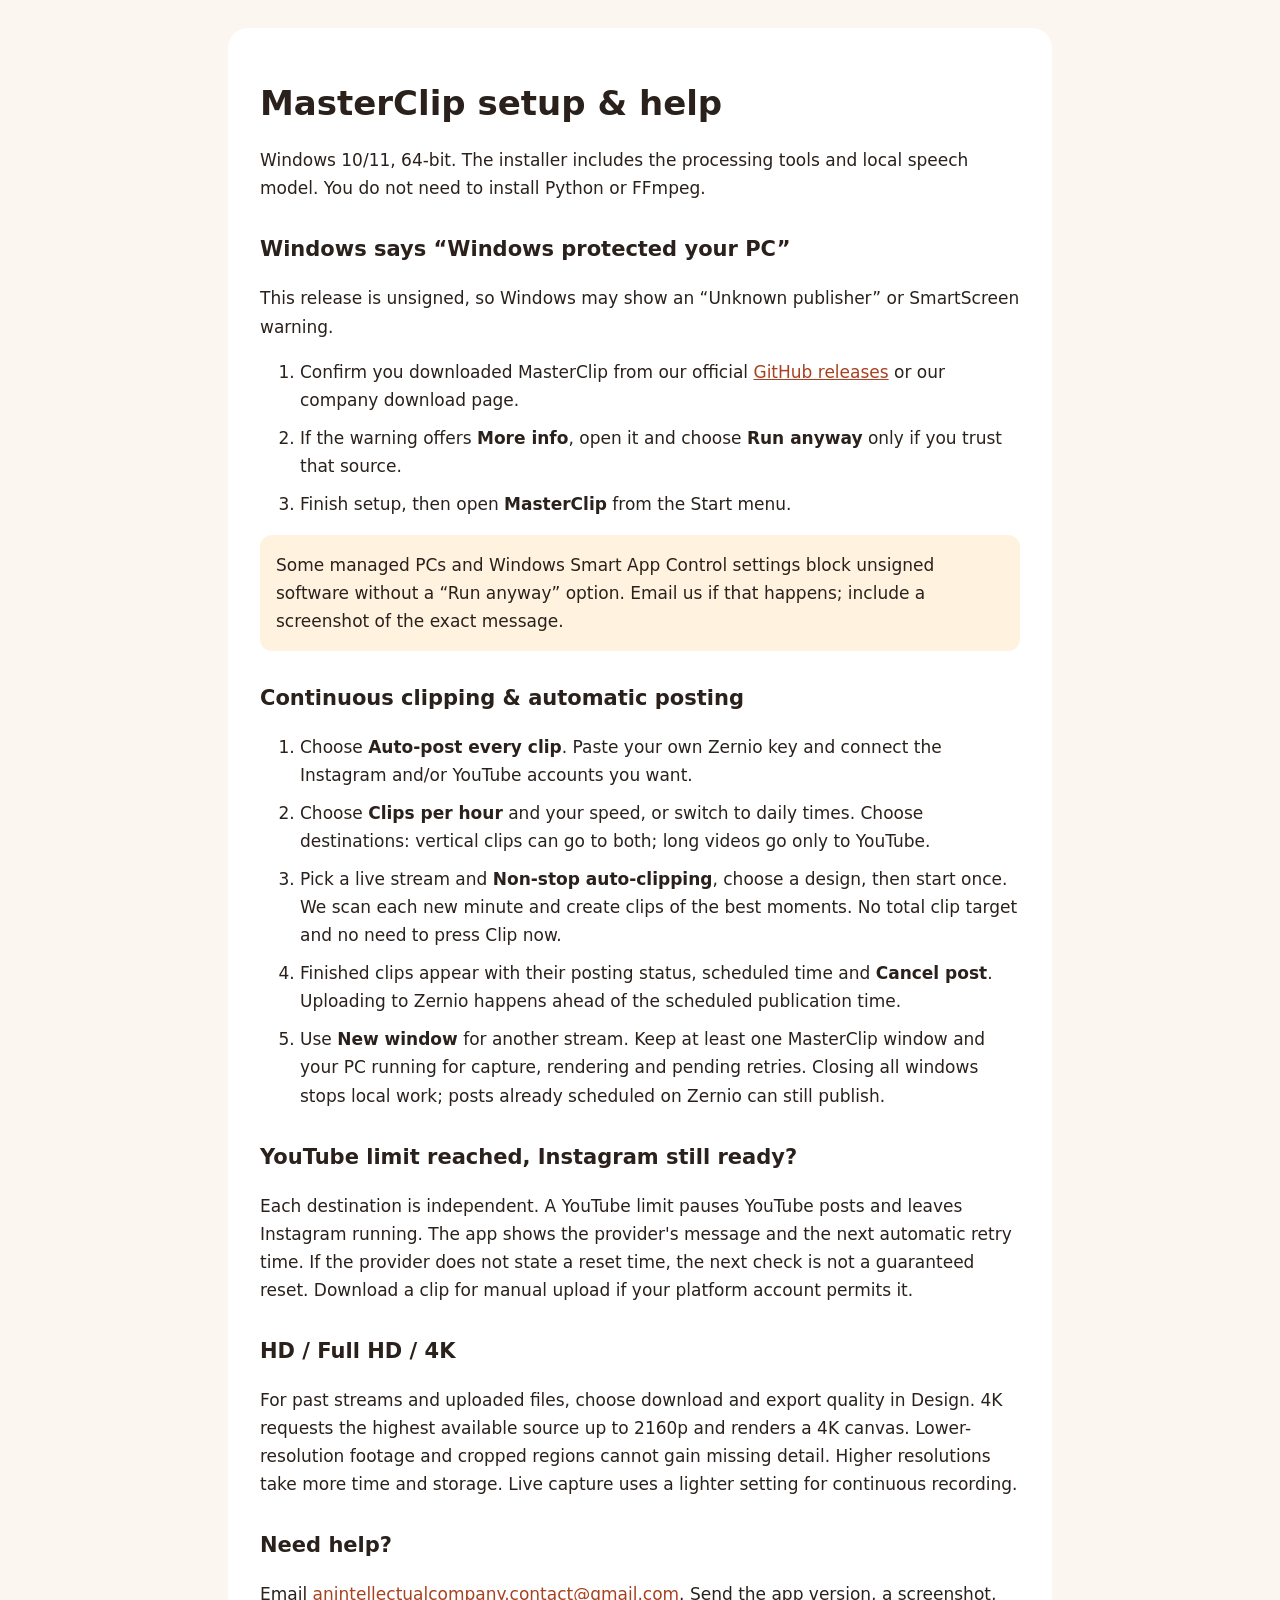
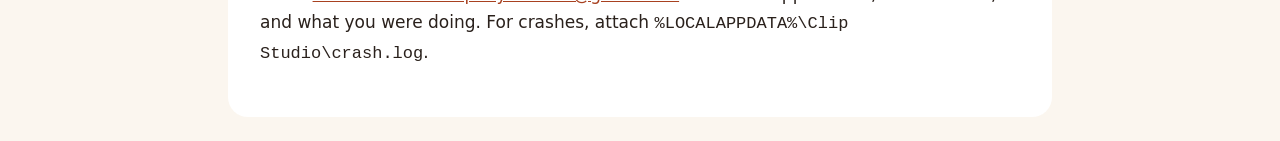
==== static/help.html @ 7af812d2 "Add continuous clipping, independent posting targets, hourly schedules and 4K exports" ====
<!doctype html>
<html lang="en"><head><meta charset="utf-8"><meta name="viewport" content="width=device-width, initial-scale=1"><title>MasterClip · Setup & help</title>
<style>body{font:17px/1.65 system-ui,sans-serif;color:#2a211c;background:#fbf6ef;margin:0;padding:28px}main{max-width:760px;margin:auto;background:white;padding:32px;border-radius:20px}h1{line-height:1.2}h2{font-size:21px;margin-top:30px}a{color:#a84120}code{overflow-wrap:anywhere}li{margin:10px 0}.note{background:#fff3e0;padding:16px;border-radius:12px}</style></head><body><main>
<h1>MasterClip setup & help</h1>
<p>Windows 10/11, 64-bit. The installer includes the processing tools and local speech model. You do not need to install Python or FFmpeg.</p>
<h2>Windows says “Windows protected your PC”</h2>
<p>This release is unsigned, so Windows may show an “Unknown publisher” or SmartScreen warning.</p>
<ol><li>Confirm you downloaded MasterClip from our official <a href="https://github.com/AnIntellectualBeing/MasterClip/releases">GitHub releases</a> or our company download page.</li><li>If the warning offers <strong>More info</strong>, open it and choose <strong>Run anyway</strong> only if you trust that source.</li><li>Finish setup, then open <strong>MasterClip</strong> from the Start menu.</li></ol>
<p class="note">Some managed PCs and Windows Smart App Control settings block unsigned software without a “Run anyway” option. Email us if that happens; include a screenshot of the exact message.</p>
<h2>Continuous clipping & automatic posting</h2>
<ol><li>Choose <strong>Auto-post every clip</strong>. Paste your own Zernio key and connect the Instagram and/or YouTube accounts you want.</li><li>Choose <strong>Clips per hour</strong> and your speed, or switch to daily times. Choose destinations: vertical clips can go to both; long videos go only to YouTube.</li><li>Pick a live stream and <strong>Non-stop auto-clipping</strong>, choose a design, then start once. We scan each new minute and create clips of the best moments. No total clip target and no need to press Clip now.</li><li>Finished clips appear with their posting status, scheduled time and <strong>Cancel post</strong>. Uploading to Zernio happens ahead of the scheduled publication time.</li><li>Use <strong>New window</strong> for another stream. Keep at least one MasterClip window and your PC running for capture, rendering and pending retries. Closing all windows stops local work; posts already scheduled on Zernio can still publish.</li></ol>
<h2>YouTube limit reached, Instagram still ready?</h2>
<p>Each destination is independent. A YouTube limit pauses YouTube posts and leaves Instagram running. The app shows the provider's message and the next automatic retry time. If the provider does not state a reset time, the next check is not a guaranteed reset. Download a clip for manual upload if your platform account permits it.</p>
<h2>HD / Full HD / 4K</h2>
<p>For past streams and uploaded files, choose download and export quality in Design. 4K requests the highest available source up to 2160p and renders a 4K canvas. Lower-resolution footage and cropped regions cannot gain missing detail. Higher resolutions take more time and storage. Live capture uses a lighter setting for continuous recording.</p>
<h2>Need help?</h2>
<p>Email <a href="mailto:anintellectualcompany.contact@gmail.com">anintellectualcompany.contact@gmail.com</a>. Send the app version, a screenshot, and what you were doing. For crashes, attach <code>%LOCALAPPDATA%\Clip Studio\crash.log</code>.</p>
</main></body></html>
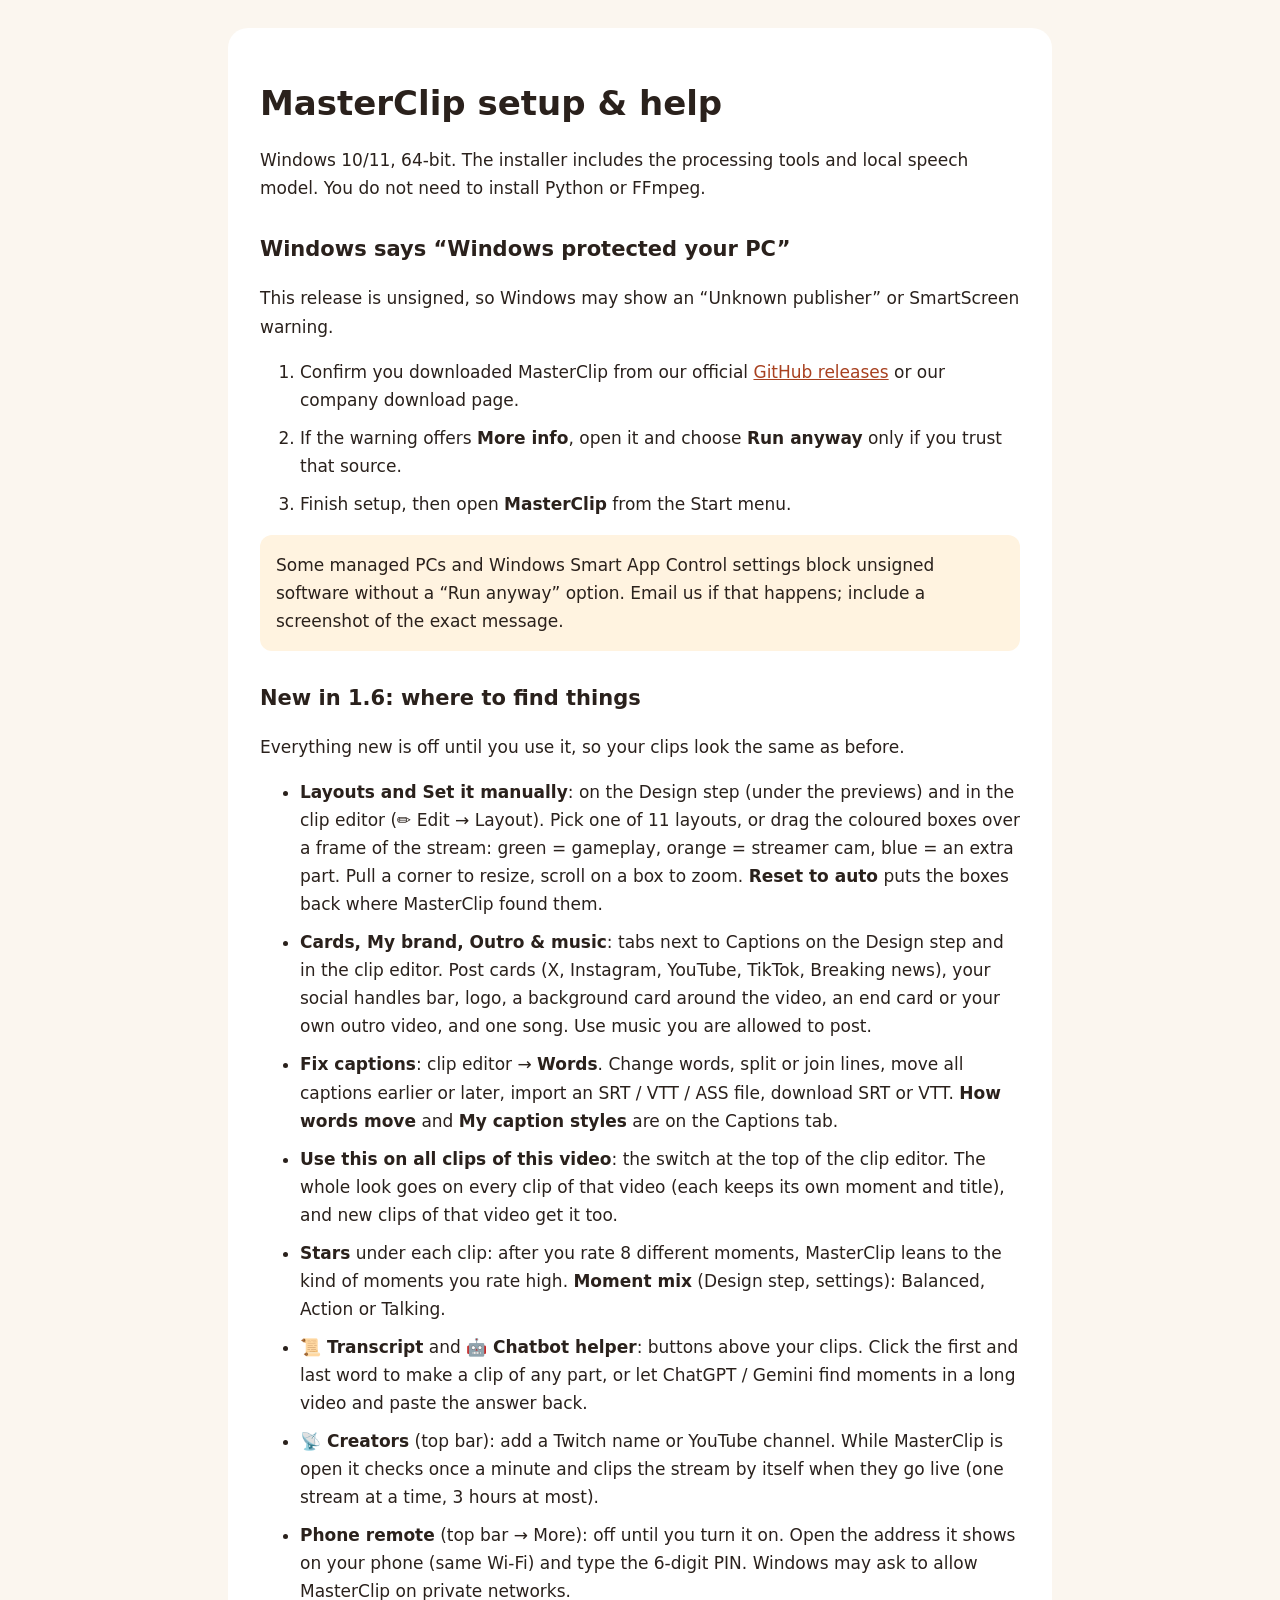
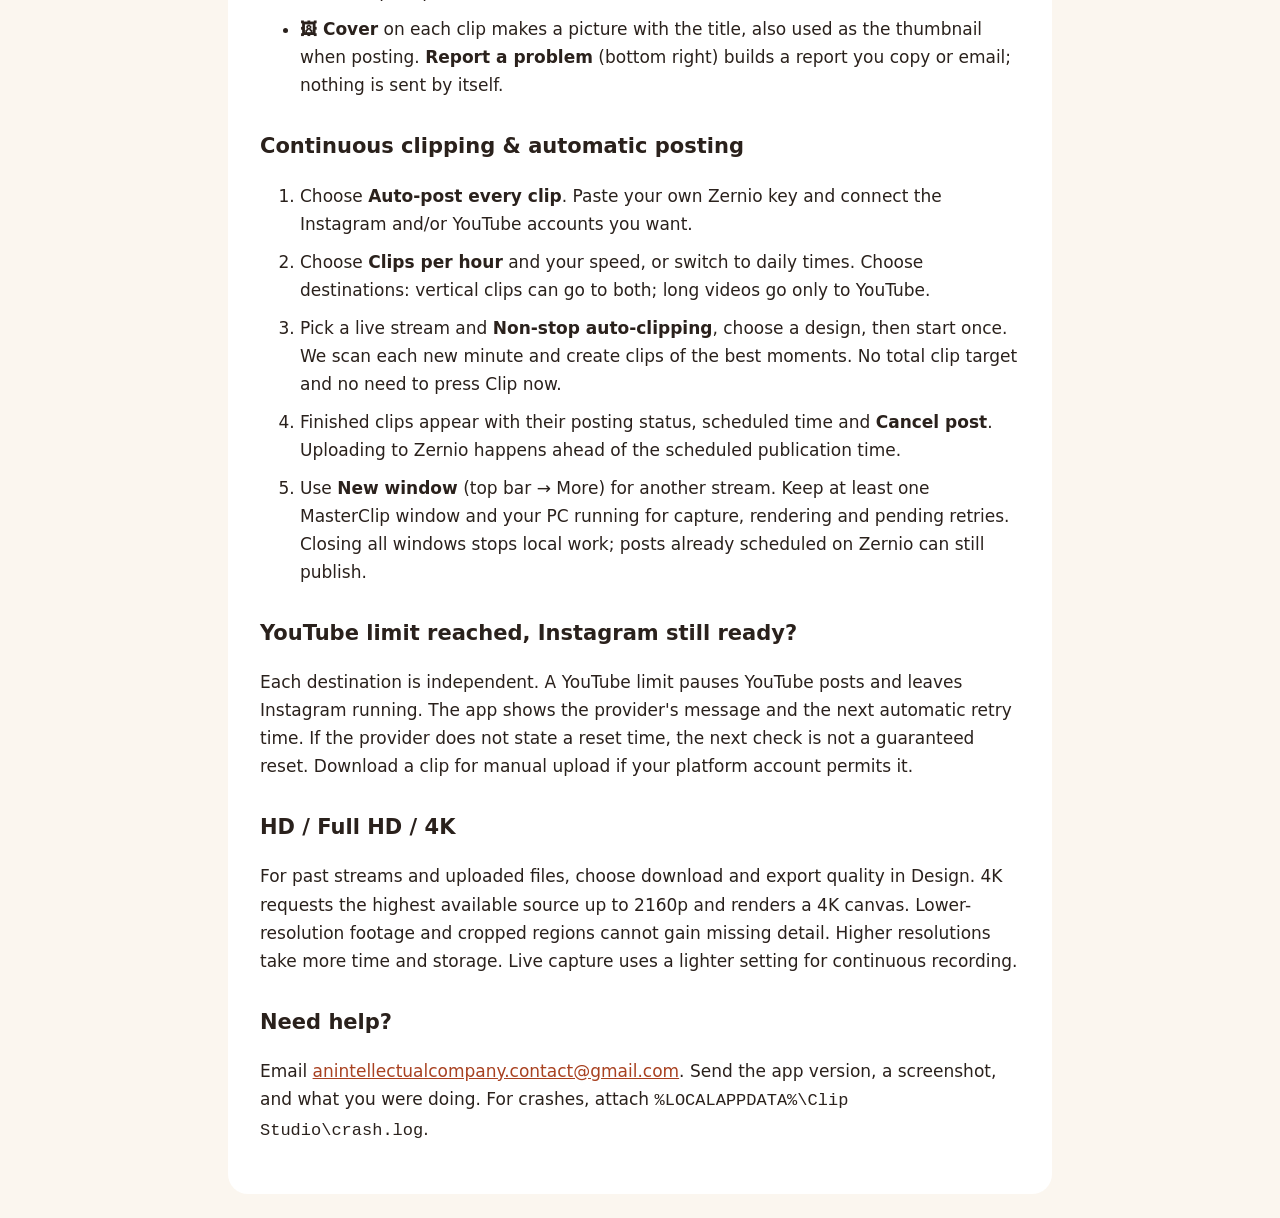
==== commit 28229397: "1.6 integration + ease-of-use pass - One clip editor switch "Use this on all clips of this video": w" ====
--- a/static/help.html
+++ b/static/help.html
@@ -7,8 +7,21 @@
 <p>This release is unsigned, so Windows may show an “Unknown publisher” or SmartScreen warning.</p>
 <ol><li>Confirm you downloaded MasterClip from our official <a href="https://github.com/AnIntellectualBeing/MasterClip/releases">GitHub releases</a> or our company download page.</li><li>If the warning offers <strong>More info</strong>, open it and choose <strong>Run anyway</strong> only if you trust that source.</li><li>Finish setup, then open <strong>MasterClip</strong> from the Start menu.</li></ol>
 <p class="note">Some managed PCs and Windows Smart App Control settings block unsigned software without a “Run anyway” option. Email us if that happens; include a screenshot of the exact message.</p>
+<h2>New in 1.6: where to find things</h2>
+<p>Everything new is off until you use it, so your clips look the same as before.</p>
+<ul>
+<li><strong>Layouts and Set it manually</strong>: on the Design step (under the previews) and in the clip editor (✏️ Edit → Layout). Pick one of 11 layouts, or drag the coloured boxes over a frame of the stream: green = gameplay, orange = streamer cam, blue = an extra part. Pull a corner to resize, scroll on a box to zoom. <strong>Reset to auto</strong> puts the boxes back where MasterClip found them.</li>
+<li><strong>Cards, My brand, Outro &amp; music</strong>: tabs next to Captions on the Design step and in the clip editor. Post cards (X, Instagram, YouTube, TikTok, Breaking news), your social handles bar, logo, a background card around the video, an end card or your own outro video, and one song. Use music you are allowed to post.</li>
+<li><strong>Fix captions</strong>: clip editor → <strong>Words</strong>. Change words, split or join lines, move all captions earlier or later, import an SRT / VTT / ASS file, download SRT or VTT. <strong>How words move</strong> and <strong>My caption styles</strong> are on the Captions tab.</li>
+<li><strong>Use this on all clips of this video</strong>: the switch at the top of the clip editor. The whole look goes on every clip of that video (each keeps its own moment and title), and new clips of that video get it too.</li>
+<li><strong>Stars</strong> under each clip: after you rate 8 different moments, MasterClip leans to the kind of moments you rate high. <strong>Moment mix</strong> (Design step, settings): Balanced, Action or Talking.</li>
+<li><strong>📜 Transcript</strong> and <strong>🤖 Chatbot helper</strong>: buttons above your clips. Click the first and last word to make a clip of any part, or let ChatGPT / Gemini find moments in a long video and paste the answer back.</li>
+<li><strong>📡 Creators</strong> (top bar): add a Twitch name or YouTube channel. While MasterClip is open it checks once a minute and clips the stream by itself when they go live (one stream at a time, 3 hours at most).</li>
+<li><strong>Phone remote</strong> (top bar → More): off until you turn it on. Open the address it shows on your phone (same Wi-Fi) and type the 6-digit PIN. Windows may ask to allow MasterClip on private networks.</li>
+<li><strong>🖼 Cover</strong> on each clip makes a picture with the title, also used as the thumbnail when posting. <strong>Report a problem</strong> (bottom right) builds a report you copy or email; nothing is sent by itself.</li>
+</ul>
 <h2>Continuous clipping & automatic posting</h2>
-<ol><li>Choose <strong>Auto-post every clip</strong>. Paste your own Zernio key and connect the Instagram and/or YouTube accounts you want.</li><li>Choose <strong>Clips per hour</strong> and your speed, or switch to daily times. Choose destinations: vertical clips can go to both; long videos go only to YouTube.</li><li>Pick a live stream and <strong>Non-stop auto-clipping</strong>, choose a design, then start once. We scan each new minute and create clips of the best moments. No total clip target and no need to press Clip now.</li><li>Finished clips appear with their posting status, scheduled time and <strong>Cancel post</strong>. Uploading to Zernio happens ahead of the scheduled publication time.</li><li>Use <strong>New window</strong> for another stream. Keep at least one MasterClip window and your PC running for capture, rendering and pending retries. Closing all windows stops local work; posts already scheduled on Zernio can still publish.</li></ol>
+<ol><li>Choose <strong>Auto-post every clip</strong>. Paste your own Zernio key and connect the Instagram and/or YouTube accounts you want.</li><li>Choose <strong>Clips per hour</strong> and your speed, or switch to daily times. Choose destinations: vertical clips can go to both; long videos go only to YouTube.</li><li>Pick a live stream and <strong>Non-stop auto-clipping</strong>, choose a design, then start once. We scan each new minute and create clips of the best moments. No total clip target and no need to press Clip now.</li><li>Finished clips appear with their posting status, scheduled time and <strong>Cancel post</strong>. Uploading to Zernio happens ahead of the scheduled publication time.</li><li>Use <strong>New window</strong> (top bar → More) for another stream. Keep at least one MasterClip window and your PC running for capture, rendering and pending retries. Closing all windows stops local work; posts already scheduled on Zernio can still publish.</li></ol>
 <h2>YouTube limit reached, Instagram still ready?</h2>
 <p>Each destination is independent. A YouTube limit pauses YouTube posts and leaves Instagram running. The app shows the provider's message and the next automatic retry time. If the provider does not state a reset time, the next check is not a guaranteed reset. Download a clip for manual upload if your platform account permits it.</p>
 <h2>HD / Full HD / 4K</h2>
